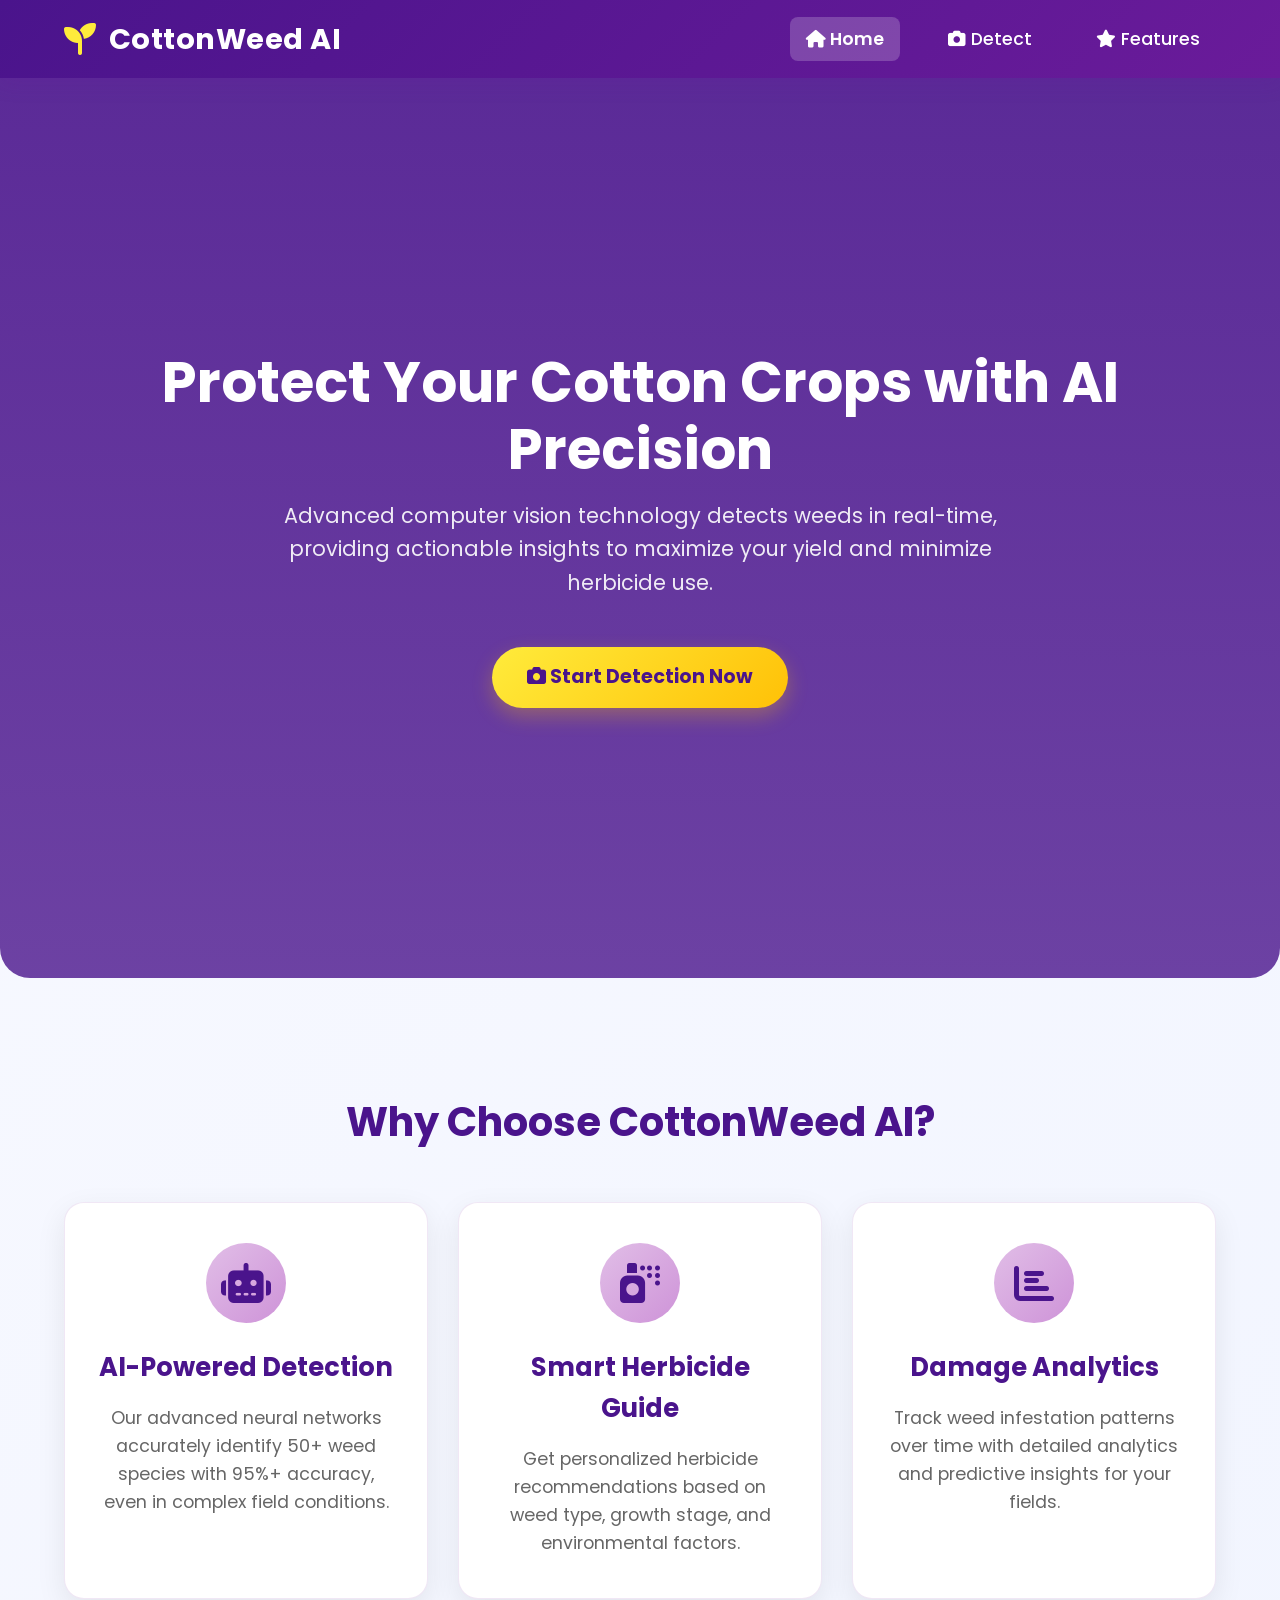
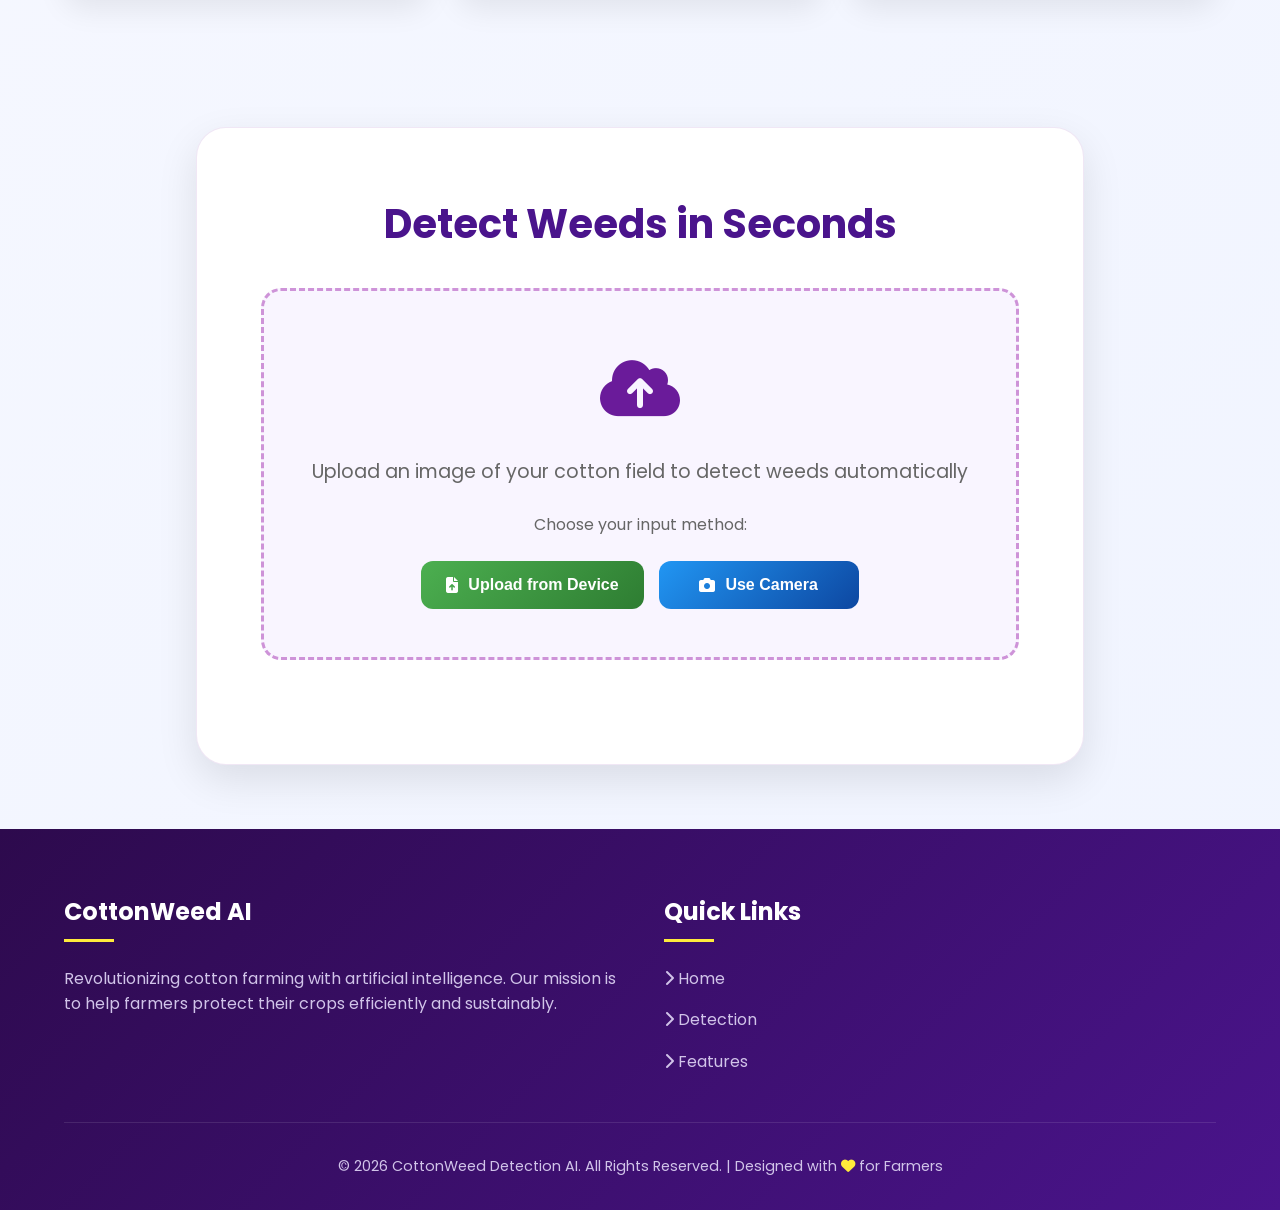
==== templates/index.html @ c21ef2a4 "Update index.html" ====
<!DOCTYPE html>
<html lang="en">
<head>
    <meta charset="UTF-8">
    <meta name="viewport" content="width=device-width, initial-scale=1.0">
    <title>Cotton Weed Detection AI</title>
    <link href="https://fonts.googleapis.com/css2?family=Poppins:wght@300;400;500;600;700&family=Roboto:wght@300;400;500&display=swap" rel="stylesheet">
    <link rel="stylesheet" href="https://cdnjs.cloudflare.com/ajax/libs/font-awesome/6.4.0/css/all.min.css">
    <style>
        /* RESET & BASE */
        * {
            margin: 0;
            padding: 0;
            box-sizing: border-box;
        }
        body {
            font-family: 'Poppins', sans-serif;
            background: linear-gradient(135deg, #f8f9ff 0%, #f0f4ff 100%);
            color: #333;
            line-height: 1.6;
            min-height: 100vh;
            display: flex;
            flex-direction: column;
        }

        /* NAVBAR */
        .navbar {
            background: linear-gradient(135deg, #4a148c 0%, #6a1b9a 100%);
            color: #fff;
            padding: 1rem 5%;
            display: flex;
            justify-content: space-between;
            align-items: center;
            box-shadow: 0 4px 20px rgba(106, 27, 154, 0.2);
            position: sticky;
            top: 0;
            z-index: 1000;
        }
        .logo {
            display: flex;
            align-items: center;
            gap: 12px;
            font-size: 1.8rem;
            font-weight: 700;
            letter-spacing: 0.5px;
        }
        .logo i {
            color: #ffeb3b;
            font-size: 2rem;
        }
        .nav-links {
            display: flex;
            gap: 2rem;
            align-items: center;
        }
        .nav-links a {
            color: #fff;
            text-decoration: none;
            font-weight: 500;
            font-size: 1.1rem;
            transition: all 0.3s ease;
            padding: 8px 16px;
            border-radius: 8px;
        }
        .nav-links a:hover {
            background: rgba(255, 255, 255, 0.15);
            transform: translateY(-2px);
        }
        .nav-links a.active {
            background: rgba(255, 255, 255, 0.2);
            font-weight: 600;
        }

        /* Mobile Menu Toggle */
        .menu-toggle {
            display: none;
            background: none;
            border: none;
            color: white;
            font-size: 1.8rem;
            cursor: pointer;
        }

        /* HERO SECTION */
        .hero {
            text-align: center;
            background: linear-gradient(rgba(74, 20, 140, 0.9), rgba(74, 20, 140, 0.8)), 
                        url('https://images.unsplash.com/photo-1500382017468-9049fed747ef?ixlib=rb-4.0.3&auto=format&fit=crop&w=1200&q=80');
            background-size: cover;
            background-position: center;
            color: white;
            padding:0rem  2rem ;
            border-radius: 0 0 30px 30px;
            height: 100vh;
            display: flex;
            flex-direction: column;
            justify-content: center;
            align-items: center;
            margin-bottom: 3rem;
        }
        .hero h1 {
            font-size: 3.5rem;
            margin-bottom: 1rem;
            font-weight: 700;
            line-height: 1.2;
        }
        .hero p {
            font-size: 1.3rem;
            max-width: 800px;
            margin: 0 auto 2rem;
            opacity: 0.9;
        }
        .cta-button {
            display: inline-block;
            background: linear-gradient(135deg, #ffeb3b 0%, #ffc107 100%);
            color: #4a148c;
            padding: 15px 35px;
            border-radius: 50px;
            text-decoration: none;
            font-weight: 700;
            font-size: 1.2rem;
            margin-top: 1rem;
            transition: all 0.3s ease;
            box-shadow: 0 8px 20px rgba(255, 193, 7, 0.3);
        }
        .cta-button:hover {
            transform: translateY(-5px);
            box-shadow: 0 12px 25px rgba(255, 193, 7, 0.4);
        }

        /* FEATURES SECTION */
        .features-section {
            padding: 4rem 5%;
            max-width: 1400px;
            margin: 0 auto;
        }
        .section-title {
            text-align: center;
            font-size: 2.5rem;
            color: #4a148c;
            margin-bottom: 3rem;
            font-weight: 700;
        }
        .features {
            display: grid;
            grid-template-columns: repeat(auto-fit, minmax(320px, 1fr));
            gap: 30px;
            margin-bottom: 4rem;
        }
        .feature-card {
            background: white;
            border-radius: 20px;
            padding: 2.5rem 2rem;
            box-shadow: 0 10px 30px rgba(0, 0, 0, 0.08);
            text-align: center;
            transition: all 0.3s ease;
            border: 1px solid rgba(106, 27, 154, 0.1);
        }
        .feature-card:hover {
            transform: translateY(-15px);
            box-shadow: 0 20px 40px rgba(106, 27, 154, 0.15);
        }
        .feature-icon {
            width: 80px;
            height: 80px;
            background: linear-gradient(135deg, #e1bee7 0%, #ce93d8 100%);
            border-radius: 50%;
            display: flex;
            align-items: center;
            justify-content: center;
            margin: 0 auto 1.5rem;
            font-size: 2.5rem;
            color: #4a148c;
        }
        .feature-card h3 {
            color: #4a148c;
            margin-bottom: 1rem;
            font-size: 1.6rem;
        }
        .feature-card p {
            color: #666;
            font-size: 1.1rem;
        }

        /* DETECTION SECTION */
        .detection-section {
            background: white;
            border-radius: 30px;
            padding: 4rem;
            margin: 0 auto 4rem;
            max-width: 1200px;
            box-shadow: 0 15px 40px rgba(0, 0, 0, 0.1);
            border: 1px solid rgba(106, 27, 154, 0.1);
        }
        .detection-section h2 {
            text-align: center;
            font-size: 2.5rem;
            color: #4a148c;
            margin-bottom: 2rem;
        }
        .upload-area {
            border: 3px dashed #ce93d8;
            border-radius: 20px;
            padding: 3rem;
            text-align: center;
            margin-bottom: 2rem;
            background: #f9f5ff;
            transition: all 0.3s ease;
        }
        .upload-area:hover {
            border-color: #6a1b9a;
            background: #f3e5f5;
        }
        .upload-icon {
            font-size: 4rem;
            color: #6a1b9a;
            margin-bottom: 1rem;
        }
        .upload-area p {
            font-size: 1.2rem;
            margin-bottom: 1.5rem;
            color: #666;
        }
        #uploadForm {
            display: flex;
            flex-wrap: wrap;
            justify-content: center;
            gap: 15px;
            margin-top: 1.5rem;
        }
        #uploadForm input[type="file"] {
            padding: 15px;
            border-radius: 12px;
            border: 2px solid #ce93d8;
            background: white;
            font-size: 1rem;
            flex-grow: 1;
            max-width: 400px;
        }
        
        /* Upload Options */
        .upload-options {
            display: flex;
            flex-wrap: wrap;
            gap: 15px;
            justify-content: center;
            margin-top: 1.5rem;
            width: 100%;
        }
        .upload-btn {
            background: linear-gradient(135deg, #6a1b9a 0%, #4a148c 100%);
            color: white;
            border: none;
            padding: 15px 25px;
            border-radius: 12px;
            font-size: 1rem;
            font-weight: 600;
            cursor: pointer;
            transition: all 0.3s ease;
            display: flex;
            align-items: center;
            gap: 10px;
            min-width: 200px;
            justify-content: center;
        }
        .upload-btn:hover {
            transform: translateY(-3px);
            box-shadow: 0 10px 20px rgba(106, 27, 154, 0.3);
        }
        .upload-btn.file-btn {
            background: linear-gradient(135deg, #4CAF50 0%, #2E7D32 100%);
        }
        .upload-btn.camera-btn {
            background: linear-gradient(135deg, #2196F3 0%, #0D47A1 100%);
        }
        
        /* Camera Modal */
        .camera-modal {
            display: none;
            position: fixed;
            top: 0;
            left: 0;
            width: 100%;
            height: 100%;
            background: rgba(0, 0, 0, 0.9);
            z-index: 2000;
            align-items: center;
            justify-content: center;
        }
        .camera-container {
            background: white;
            border-radius: 20px;
            padding: 2rem;
            max-width: 90%;
            width: 800px;
            position: relative;
        }
        .camera-container h3 {
            color: #4a148c;
            margin-bottom: 1.5rem;
            text-align: center;
            font-size: 1.8rem;
        }
        #cameraVideo {
            width: 100%;
            height: auto;
            border-radius: 10px;
            background: #000;
            margin-bottom: 1rem;
        }
        .camera-controls {
            display: flex;
            gap: 15px;
            justify-content: center;
            flex-wrap: wrap;
        }
        .camera-controls button {
            padding: 12px 25px;
            border: none;
            border-radius: 8px;
            font-weight: 600;
            cursor: pointer;
            display: flex;
            align-items: center;
            gap: 8px;
            transition: all 0.3s ease;
        }
        #captureBtn {
            background: linear-gradient(135deg, #4CAF50 0%, #2E7D32 100%);
            color: white;
        }
        #closeCameraBtn {
            background: linear-gradient(135deg, #f44336 0%, #c62828 100%);
            color: white;
        }
        #captureBtn:hover, #closeCameraBtn:hover {
            transform: translateY(-3px);
            opacity: 0.9;
        }
        #captureCanvas {
            display: none;
        }
        
        /* Camera Preview */
        .camera-preview {
            display: none;
            text-align: center;
            margin-top: 1rem;
        }
        #capturedImage {
            max-width: 100%;
            border-radius: 10px;
            margin: 1rem 0;
            border: 3px solid #ce93d8;
        }
        .preview-controls {
            display: flex;
            gap: 15px;
            justify-content: center;
            margin-top: 1rem;
        }

        /* RESULTS */
        #fullImage {
            display: block;
            max-width: 100%;
            margin: 30px auto;
            border-radius: 20px;
            box-shadow: 0 15px 35px rgba(0, 0, 0, 0.1);
            border: 5px solid white;
        }
        .crops-container {
            display: grid;
            grid-template-columns: repeat(auto-fill, minmax(280px, 1fr));
            gap: 25px;
            margin-top: 40px;
        }
        .crop-card {
            background: white;
            border-radius: 20px;
            overflow: hidden;
            box-shadow: 0 10px 25px rgba(0, 0, 0, 0.08);
            transition: all 0.3s ease;
            border: 1px solid rgba(106, 27, 154, 0.1);
        }
        .crop-card:hover {
            transform: translateY(-10px);
            box-shadow: 0 20px 40px rgba(106, 27, 154, 0.15);
        }
        .crop-img {
            width: 100%;
            height: 200px;
            object-fit: cover;
            border-bottom: 3px solid #e1bee7;
        }
        .crop-content {
            padding: 1.5rem;
        }
        .crop-content h4 {
            color: #4a148c;
            margin-bottom: 10px;
            font-size: 1.3rem;
            display: flex;
            justify-content: space-between;
            align-items: center;
        }
        .confidence {
            background: #e1bee7;
            color: #4a148c;
            padding: 5px 12px;
            border-radius: 20px;
            font-size: 0.9rem;
            font-weight: 600;
        }
        .crop-details p {
            margin: 8px 0;
            display: flex;
            align-items: flex-start;
            gap: 8px;
        }
        .crop-details i {
            color: #6a1b9a;
            margin-top: 3px;
        }

        /* FOOTER */
        footer {
            background: linear-gradient(135deg, #2d0a4d 0%, #4a148c 100%);
            color: white;
            padding: 4rem 5% 2rem;
            margin-top: auto;
        }
        .footer-content {
            display: grid;
            grid-template-columns: repeat(auto-fit, minmax(250px, 1fr));
            gap: 3rem;
            max-width: 1200px;
            margin: 0 auto;
        }
        .footer-column h3 {
            font-size: 1.5rem;
            margin-bottom: 1.5rem;
            position: relative;
            padding-bottom: 10px;
        }
        .footer-column h3::after {
            content: '';
            position: absolute;
            left: 0;
            bottom: 0;
            width: 50px;
            height: 3px;
            background: #ffeb3b;
        }
        .footer-column p, .footer-column a {
            color: #d1c4e9;
            margin-bottom: 1rem;
            display: block;
            text-decoration: none;
            transition: all 0.3s ease;
        }
        .footer-column a:hover {
            color: #ffeb3b;
            padding-left: 5px;
        }
        .social-icons {
            display: flex;
            gap: 1rem;
            margin-top: 1.5rem;
        }
        .social-icons a {
            width: 40px;
            height: 40px;
            background: rgba(255, 255, 255, 0.1);
            border-radius: 50%;
            display: flex;
            align-items: center;
            justify-content: center;
            transition: all 0.3s ease;
        }
        .social-icons a:hover {
            background: #ffeb3b;
            color: #4a148c;
            transform: translateY(-5px);
        }
        .copyright {
            text-align: center;
            padding-top: 2rem;
            margin-top: 2rem;
            border-top: 1px solid rgba(255, 255, 255, 0.1);
            color: #d1c4e9;
            font-size: 0.9rem;
        }

        /* LOADING */
        .loading {
            display: none;
            text-align: center;
            padding: 2rem;
        }
        .spinner {
            width: 50px;
            height: 50px;
            border: 5px solid #e1bee7;
            border-top: 5px solid #6a1b9a;
            border-radius: 50%;
            animation: spin 1s linear infinite;
            margin: 0 auto 1rem;
        }
        @keyframes spin {
            0% { transform: rotate(0deg); }
            100% { transform: rotate(360deg); }
        }
/* Add this to the camera modal section or anywhere in the style section */
.camera-hidden {
    display: none !important;
}
        /* RESPONSIVE DESIGN */
        @media(max-width: 1024px) {
            .detection-section {
                padding: 3rem;
                margin: 0 2rem 4rem;
            }
            .hero h1 {
                font-size: 3rem;
            }
        }

        @media(max-width: 768px) {
            .navbar {
                flex-direction: row;
                padding: 1rem;
            }
            
            .menu-toggle {
                display: block;
            }
            
            .nav-links {
                display: none;
                position: absolute;
                top: 100%;
                left: 0;
                width: 100%;
                background: linear-gradient(135deg, #4a148c 0%, #6a1b9a 100%);
                flex-direction: column;
                padding: 1rem;
                box-shadow: 0 10px 20px rgba(0, 0, 0, 0.2);
            }
            
            .nav-links.active {
                display: flex;
            }
            
            .nav-links a {
                width: 100%;
                text-align: center;
                padding: 12px;
            }
            
            .hero {
                padding: 3rem 5%;
            }
            
            .hero h1 {
                font-size: 2.2rem;
            }
            
            .hero p {
                font-size: 1.1rem;
            }
            
            .detection-section {
                padding: 2rem;
                margin: 0 1rem 3rem;
                border-radius: 20px;
            }
            
            .detection-section h2 {
                font-size: 2rem;
            }
            
            .upload-area {
                padding: 2rem 1rem;
            }
            
            .upload-options {
                flex-direction: column;
                align-items: center;
            }
            
            .upload-btn {
                width: 100%;
                max-width: 300px;
            }
            
            .features, .crops-container {
                grid-template-columns: 1fr;
                gap: 20px;
            }
            
            .feature-card {
                padding: 2rem 1.5rem;
            }
            
            .camera-container {
                padding: 1.5rem;
                margin: 1rem;
            }
            
            .camera-controls {
                flex-direction: column;
                align-items: center;
            }
            
            .camera-controls button {
                width: 100%;
                max-width: 300px;
            }
            
            .footer-content {
                grid-template-columns: 1fr;
                gap: 2rem;
                text-align: center;
            }
            
            .footer-column h3::after {
                left: 50%;
                transform: translateX(-50%);
            }
        }

        @media(max-width: 480px) {
            .logo {
                font-size: 1.5rem;
            }
            
            .logo i {
                font-size: 1.8rem;
            }
            
            .hero h1 {
                font-size: 1.8rem;
            }
            
            .hero p {
                font-size: 1rem;
            }
            
            .section-title {
                font-size: 2rem;
            }
            
            .cta-button {
                padding: 12px 25px;
                font-size: 1.1rem;
            }
            
            .feature-icon {
                width: 70px;
                height: 70px;
                font-size: 2rem;
            }
            
            .feature-card h3 {
                font-size: 1.4rem;
            }
            
            .crop-content h4 {
                flex-direction: column;
                align-items: flex-start;
                gap: 10px;
            }
            
            .confidence {
                align-self: flex-start;
            }
        }

        /* Small phones */
        @media(max-width: 360px) {
            .hero h1 {
                font-size: 1.6rem;
            }
            
            .upload-btn {
                padding: 12px 20px;
                font-size: 0.9rem;
            }
            
            .crop-content {
                padding: 1rem;
            }
        }
    </style>
</head>
<body>
    <!-- NAVBAR -->
    <nav class="navbar">
        <div class="logo">
            <i class="fas fa-seedling"></i>
            <span>CottonWeed AI</span>
        </div>
        <button class="menu-toggle" id="menuToggle">
            <i class="fas fa-bars"></i>
        </button>
        <div class="nav-links" id="navLinks">
            <a href="#" class="active"><i class="fas fa-home"></i> Home</a>
            <a href="#detect"><i class="fas fa-camera"></i> Detect</a>
            <a href="#features"><i class="fas fa-star"></i> Features</a>
        </div>
    </nav>

    <!-- HERO SECTION -->
    <section class="hero">
        <h1>Protect Your Cotton Crops with AI Precision</h1>
        <p>Advanced computer vision technology detects weeds in real-time, providing actionable insights to maximize your yield and minimize herbicide use.</p>
        <a href="#detect" class="cta-button">
            <i class="fas fa-camera"></i> Start Detection Now
        </a>
    </section>

    <!-- FEATURES SECTION -->
    <section id="features" class="features-section">
        <h2 class="section-title">Why Choose CottonWeed AI?</h2>
        <div class="features">
            <div class="feature-card">
                <div class="feature-icon">
                    <i class="fas fa-robot"></i>
                </div>
                <h3>AI-Powered Detection</h3>
                <p>Our advanced neural networks accurately identify 50+ weed species with 95%+ accuracy, even in complex field conditions.</p>
            </div>
            <div class="feature-card">
                <div class="feature-icon">
                    <i class="fas fa-spray-can"></i>
                </div>
                <h3>Smart Herbicide Guide</h3>
                <p>Get personalized herbicide recommendations based on weed type, growth stage, and environmental factors.</p>
            </div>
            <div class="feature-card">
                <div class="feature-icon">
                    <i class="fas fa-chart-bar"></i>
                </div>
                <h3>Damage Analytics</h3>
                <p>Track weed infestation patterns over time with detailed analytics and predictive insights for your fields.</p>
            </div>
        </div>
    </section>

    <!-- DETECTION SECTION -->
    <section id="detect" class="detection-section">
        <h2>Detect Weeds in Seconds</h2>
        <div class="upload-area">
            <div class="upload-icon">
                <i class="fas fa-cloud-upload-alt"></i>
            </div>
            <p>Upload an image of your cotton field to detect weeds automatically</p>
            <p style="font-size: 1rem; color: #666; margin-bottom: 1rem;">Choose your input method:</p>
            
            <div class="upload-options">
                <button class="upload-btn file-btn" id="fileUploadBtn">
                    <i class="fas fa-file-upload"></i> Upload from Device
                </button>
                <button class="upload-btn camera-btn" id="cameraBtn">
                    <i class="fas fa-camera"></i> Use Camera
                </button>
            </div>
            
            <form id="uploadForm" style="display: none;">
                <input type="file" id="imageFile" name="file" accept="image/*" required>
                <button type="submit" class="upload-btn">
                    <i class="fas fa-search"></i> Analyze Image
                </button>
            </form>
        </div>
        
        <!-- Loading -->
        <div class="loading" id="loading">
            <div class="spinner"></div>
            <p>Analyzing your image with AI...</p>
        </div>
        
        <!-- Full Image -->
        <img id="fullImage" src="" alt="Annotated Image" style="display:none;">
        
        <!-- Results -->
        <div id="result" class="crops-container"></div>
    </section>

    <!-- CAMERA MODAL -->
    <div class="camera-modal" id="cameraModal">
        <div class="camera-container">
            <h3><i class="fas fa-camera"></i> Take a Photo</h3>
            <video id="cameraVideo" autoplay playsinline></video>
            <canvas id="captureCanvas" style="display: none;"></canvas>
            
            <div class="camera-preview" id="cameraPreview">
                <p>Preview your photo:</p>
                <img id="capturedImage" alt="Captured Image">
                <div class="preview-controls">
                    <button class="upload-btn" id="usePhotoBtn">
                        <i class="fas fa-check"></i> Use This Photo
                    </button>
                    <button class="upload-btn" id="retakeBtn" style="background: linear-gradient(135deg, #FF9800 0%, #F57C00 100%);">
                        <i class="fas fa-redo"></i> Retake
                    </button>
                </div>
            </div>
            
            <div class="camera-controls">
                <button id="captureBtn">
                    <i class="fas fa-camera"></i> Capture Photo
                </button>
                <button id="closeCameraBtn">
                    <i class="fas fa-times"></i> Close Camera
                </button>
            </div>
        </div>
    </div>

    <!-- FOOTER -->
    <footer>
        <div class="footer-content">
            <div class="footer-column">
                <h3>CottonWeed AI</h3>
                <p>Revolutionizing cotton farming with artificial intelligence. Our mission is to help farmers protect their crops efficiently and sustainably.</p>
               
            </div>
           
            <div class="footer-column">
                <h3>Quick Links</h3>
                <a href="#"><i class="fas fa-chevron-right"></i> Home</a>
                <a href="#detect"><i class="fas fa-chevron-right"></i> Detection</a>
                <a href="#features"><i class="fas fa-chevron-right"></i> Features</a>
            </div>
            
           
        </div>
        <div class="copyright">
            &copy; 2026 CottonWeed Detection AI. All Rights Reserved. | Designed with <i class="fas fa-heart" style="color:#ffeb3b;"></i> for Farmers
        </div>
    </footer>

    <script>
        // DOM Elements
        const form = document.getElementById('uploadForm');
        const fileUploadBtn = document.getElementById('fileUploadBtn');
        const cameraBtn = document.getElementById('cameraBtn');
        const cameraModal = document.getElementById('cameraModal');
        const cameraVideo = document.getElementById('cameraVideo');
        const captureCanvas = document.getElementById('captureCanvas');
        const capturedImage = document.getElementById('capturedImage');
        const captureBtn = document.getElementById('captureBtn');
        const closeCameraBtn = document.getElementById('closeCameraBtn');
        const usePhotoBtn = document.getElementById('usePhotoBtn');
        const retakeBtn = document.getElementById('retakeBtn');
        const cameraPreview = document.getElementById('cameraPreview');
        const resultDiv = document.getElementById('result');
        const fullImage = document.getElementById('fullImage');
        const loading = document.getElementById('loading');
        const menuToggle = document.getElementById('menuToggle');
        const navLinks = document.getElementById('navLinks');

        // Variables for camera stream management
        let stream = null;

        // Mobile menu toggle
        menuToggle.addEventListener('click', () => {
            navLinks.classList.toggle('active');
            menuToggle.innerHTML = navLinks.classList.contains('active') 
                ? '<i class="fas fa-times"></i>' 
                : '<i class="fas fa-bars"></i>';
        });

        // Close mobile menu when clicking outside
        document.addEventListener('click', (e) => {
            if (!e.target.closest('.navbar') && navLinks.classList.contains('active')) {
                navLinks.classList.remove('active');
                menuToggle.innerHTML = '<i class="fas fa-bars"></i>';
            }
        });

        // File upload button
        fileUploadBtn.addEventListener('click', () => {
            document.getElementById('imageFile').click();
        });

        // Show form when file is selected
        document.getElementById('imageFile').addEventListener('change', function() {
            if (this.files.length > 0) {
                form.style.display = 'flex';
                fileUploadBtn.style.display = 'none';
                cameraBtn.style.display = 'none';
            }
        });

        // Camera functionality
        cameraBtn.addEventListener('click', async () => {
            
                 cameraVideo.classList.remove('camera-hidden');
            try {
                // Request camera access
                stream = await navigator.mediaDevices.getUserMedia({ 
                    video: { 
                        facingMode: 'environment',
                        width: { ideal: 1280 },
                        height: { ideal: 720 }
                    } 
                });
                
                cameraVideo.srcObject = stream;
                cameraModal.style.display = 'flex';
                cameraPreview.style.display = 'none';
                captureBtn.style.display = 'flex';
                
                // Reset body scroll
                document.body.style.overflow = 'hidden';
            } catch (err) {
                alert('Unable to access camera: ' + err.message);
                console.error('Camera error:', err);
            }
        });

        // Capture photo - TURN OFF CAMERA WHEN PREVIEW SHOWS
        captureBtn.addEventListener('click', () => {
            const context = captureCanvas.getContext('2d');
            
            // Set canvas dimensions to match video
            captureCanvas.width = cameraVideo.videoWidth;
            captureCanvas.height = cameraVideo.videoHeight;
            
            // Draw video frame to canvas
            context.drawImage(cameraVideo, 0, 0, captureCanvas.width, captureCanvas.height);
            
            // Convert canvas to data URL for preview
            capturedImage.src = captureCanvas.toDataURL('image/jpeg', 0.9);
            
            // Show preview and hide capture button
            cameraPreview.style.display = 'block';
            captureBtn.style.display = 'none';
            
            // CRITICAL FIX: Stop camera stream when preview is showing
            if (stream) {
                stream.getTracks().forEach(track => track.stop());
                cameraVideo.classList.add('camera-hidden');
                stream = null;
                cameraVideo.srcObject = null;
            }
        });

        // Use captured photo
        usePhotoBtn.addEventListener('click', () => {
            // Convert canvas to blob for upload
            captureCanvas.toBlob(async (blob) => {
                // Create a file from blob
                const file = new File([blob], 'camera_capture.jpg', { type: 'image/jpeg' });
                
                // Close camera
                closeCamera();
                
                // Show loading and process image
                loading.style.display = 'block';
                resultDiv.innerHTML = '';
                fullImage.style.display = 'none';

                // Simulate API call (replace with your actual endpoint)
                setTimeout(async () => {
                    try {
                        const formData = new FormData();
                        formData.append('file', file);

                        // Replace with your actual endpoint
                        const response = await fetch('/detect_crop', {
                            method: 'POST',
                            body: formData
                        });
                        
                        if (!response.ok) throw new Error('Detection failed');
                        
                        const data = await response.json();

                        // Hide loading
                        loading.style.display = 'none';

                        // Full annotated image
                        if (data.image) {
                            fullImage.src = `data:image/jpeg;base64,${data.image}`;
                            fullImage.style.display = 'block';
                        }

                        // Cropped weeds with details
                        if (!data.crops || data.crops.length === 0) {
                            resultDiv.innerHTML = `
                                <div style="grid-column:1/-1; text-align:center; padding:3rem;">
                                    <i class="fas fa-check-circle" style="font-size:4rem; color:#4CAF50;"></i>
                                    <h3 style="color:#4a148c; margin:1rem 0;">No Weeds Detected!</h3>
                                    <p>Your cotton field looks healthy and weed-free. Great job!</p>
                                </div>
                            `;
                            
                            // Reset upload options
                            form.style.display = 'none';
                            fileUploadBtn.style.display = 'flex';
                            cameraBtn.style.display = 'flex';
                            document.getElementById('imageFile').value = '';
                            
                            return;
                        }

                        data.crops.forEach(crop => {
                            const div = document.createElement('div');
                            div.className = 'crop-card';
                            div.innerHTML = `
                                <img class="crop-img" src="data:image/jpeg;base64,${crop.image}" alt="${crop.weed_name}" />
                                <div class="crop-content">
                                    <h4>${crop.weed_name}
                                        <span class="confidence">${(crop.confidence*100).toFixed(1)}%</span>
                                    </h4>
                                    <div class="crop-details">
                                        <p><i class="fas fa-skull-crossbones"></i> <b>Damage:</b> ${crop.damage || 'Moderate to severe'}</p>
                                        <p><i class="fas fa-flask"></i> <b>Treatment:</b> ${crop.herbicide || 'Glyphosate-based herbicide'}</p>
                                        <p><i class="fas fa-info-circle"></i> <b>Details:</b> ${crop.details || 'Common weed affecting cotton yield'}</p>
                                    </div>
                                </div>
                            `;
                            resultDiv.appendChild(div);
                        });
                        
                        // Reset upload options
                        form.style.display = 'none';
                        fileUploadBtn.style.display = 'flex';
                        cameraBtn.style.display = 'flex';
                        document.getElementById('imageFile').value = '';
                        
                    } catch (error) {
                        loading.style.display = 'none';
                        resultDiv.innerHTML = `
                            <div style="grid-column:1/-1; text-align:center; padding:3rem; color:#d32f2f;">
                                <i class="fas fa-exclamation-triangle" style="font-size:4rem;"></i>
                                <h3>Detection Failed</h3>
                                <p>${error.message}. Please try again with a clearer image.</p>
                            </div>
                        `;
                        
                        // Reset upload options even on error
                        form.style.display = 'none';
                        fileUploadBtn.style.display = 'flex';
                        cameraBtn.style.display = 'flex';
                        document.getElementById('imageFile').value = '';
                    }
                }, 1500); // Simulated delay
                
            }, 'image/jpeg', 0.9);
        });

        // Retake photo - RE-ENABLE CAMERA
        retakeBtn.addEventListener('click', async () => {
            cameraPreview.style.display = 'none';
              cameraVideo.classList.remove('camera-hidden');
            try {
                // Re-request camera access
                stream = await navigator.mediaDevices.getUserMedia({ 
                    video: { 
                        facingMode: 'environment',
                        width: { ideal: 1280 },
                        height: { ideal: 720 }
                    } 
                });
                
                cameraVideo.srcObject = stream;
                captureBtn.style.display = 'flex';
            } catch (err) {
                alert('Unable to re-access camera: ' + err.message);
                closeCamera();
            }
        });

        // Close camera
        closeCameraBtn.addEventListener('click', closeCamera);

        function closeCamera() {
            // Stop camera stream if it exists
            if (stream) {
                stream.getTracks().forEach(track => track.stop());
                stream = null;
            }
            cameraModal.style.display = 'none';
            cameraVideo.srcObject = null;
             cameraVideo.classList.remove('camera-hidden');
            document.body.style.overflow = 'auto';
        }

        // Form submission (original functionality preserved)
        form.addEventListener('submit', async (e) => {
            e.preventDefault();
              const input = document.getElementById('imageFile');

  input.addEventListener('change', () => {
    const file = input.files[0];
    const MAX_SIZE = 10 * 1024 * 1024; // 10MB

    if (file && file.size > MAX_SIZE) {
      alert('Image must be under 10MB');
      input.value = '';
        return;
    }
  });
            const fileInput = document.getElementById('imageFile');
            if (!fileInput.files.length) {
                alert('Please select an image first!');
                return;
            }

            // Show loading
            loading.style.display = 'block';
            resultDiv.innerHTML = '';
            fullImage.style.display = 'none';

            // Simulate API call (replace with your actual endpoint)
            setTimeout(async () => {
                try {
                    const formData = new FormData();
                    formData.append('file', fileInput.files[0]);

                    // Replace with your actual endpoint
                    const response = await fetch('/detect_crop', {
                        method: 'POST',
                        body: formData
                    });
                    
                    if (!response.ok) throw new Error('Detection failed');
                    
                    const data = await response.json();

                    // Hide loading
                    loading.style.display = 'none';

                    // Full annotated image
                    if (data.image) {
                        fullImage.src = `data:image/jpeg;base64,${data.image}`;
                        fullImage.style.display = 'block';
                    }

                    // Cropped weeds with details
                    if (!data.crops || data.crops.length === 0) {
                        resultDiv.innerHTML = `
                            <div style="grid-column:1/-1; text-align:center; padding:3rem;">
                                <i class="fas fa-check-circle" style="font-size:4rem; color:#4CAF50;"></i>
                                <h3 style="color:#4a148c; margin:1rem 0;">No Weeds Detected!</h3>
                                <p>Your cotton field looks healthy and weed-free. Great job!</p>
                            </div>
                        `;
                        return;
                    }

                    data.crops.forEach(crop => {
                        const div = document.createElement('div');
                        div.className = 'crop-card';
                        div.innerHTML = `
                            <img class="crop-img" src="data:image/jpeg;base64,${crop.image}" alt="${crop.weed_name}" />
                            <div class="crop-content">
                                <h4>${crop.weed_name}
                                    <span class="confidence">${(crop.confidence*100).toFixed(1)}%</span>
                                </h4>
                                <div class="crop-details">
                                    <p><i class="fas fa-skull-crossbones"></i> <b>Damage:</b> ${crop.damage || 'Moderate to severe'}</p>
                                    <p><i class="fas fa-flask"></i> <b>Treatment:</b> ${crop.herbicide || 'Glyphosate-based herbicide'}</p>
                                    <p><i class="fas fa-info-circle"></i> <b>Details:</b> ${crop.details || 'Common weed affecting cotton yield'}</p>
                                </div>
                            </div>
                        `;
                        resultDiv.appendChild(div);
                    });
                    
                    // Reset upload options
                    form.style.display = 'none';
                    fileUploadBtn.style.display = 'flex';
                    cameraBtn.style.display = 'flex';
                    document.getElementById('imageFile').value = '';
                    
                } catch (error) {
                    loading.style.display = 'none';
                    resultDiv.innerHTML = `
                        <div style="grid-column:1/-1; text-align:center; padding:3rem; color:#d32f2f;">
                            <i class="fas fa-exclamation-triangle" style="font-size:4rem;"></i>
                            <h3>Detection Failed</h3>
                            <p>${error.message}. Please try again with a clearer image.</p>
                        </div>
                    `;
                    
                    // Reset upload options even on error
                    form.style.display = 'none';
                    fileUploadBtn.style.display = 'flex';
                    cameraBtn.style.display = 'flex';
                    document.getElementById('imageFile').value = '';
                }
            }, 1500); // Simulated delay
        });

        // Smooth scroll for anchor links
        document.querySelectorAll('a[href^="#"]').forEach(anchor => {
            anchor.addEventListener('click', function (e) {
                e.preventDefault();
                const targetId = this.getAttribute('href');
                if(targetId === '#') return;
                
                const targetElement = document.querySelector(targetId);
                if(targetElement) {
                    window.scrollTo({
                        top: targetElement.offsetTop - 80,
                        behavior: 'smooth'
                    });
                    
                    // Close mobile menu if open
                    if (navLinks.classList.contains('active')) {
                        navLinks.classList.remove('active');
                        menuToggle.innerHTML = '<i class="fas fa-bars"></i>';
                    }
                }
            });
        });

        // Handle orientation change
        window.addEventListener('orientationchange', () => {
            // Close camera on orientation change to prevent issues
            if (cameraModal.style.display === 'flex') {
                closeCamera();
            }
        });
    </script>
</body>

</html>
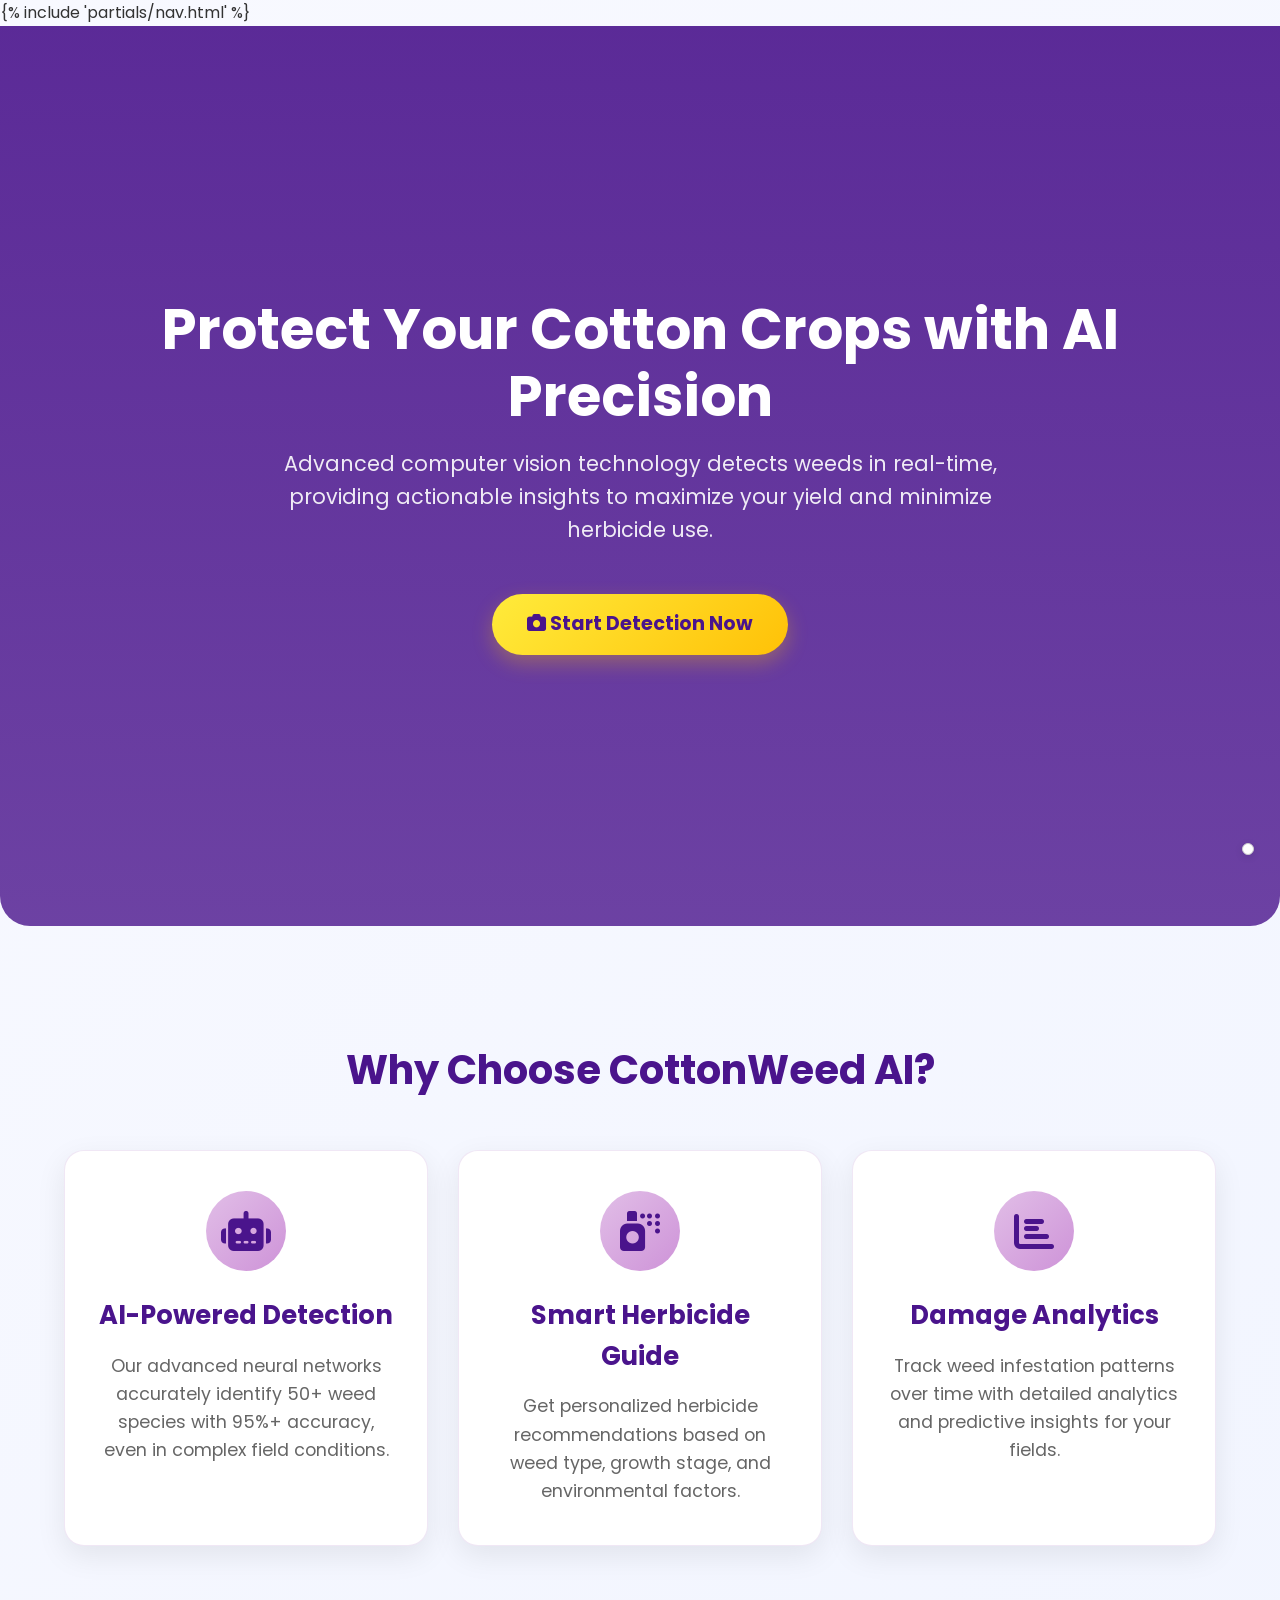
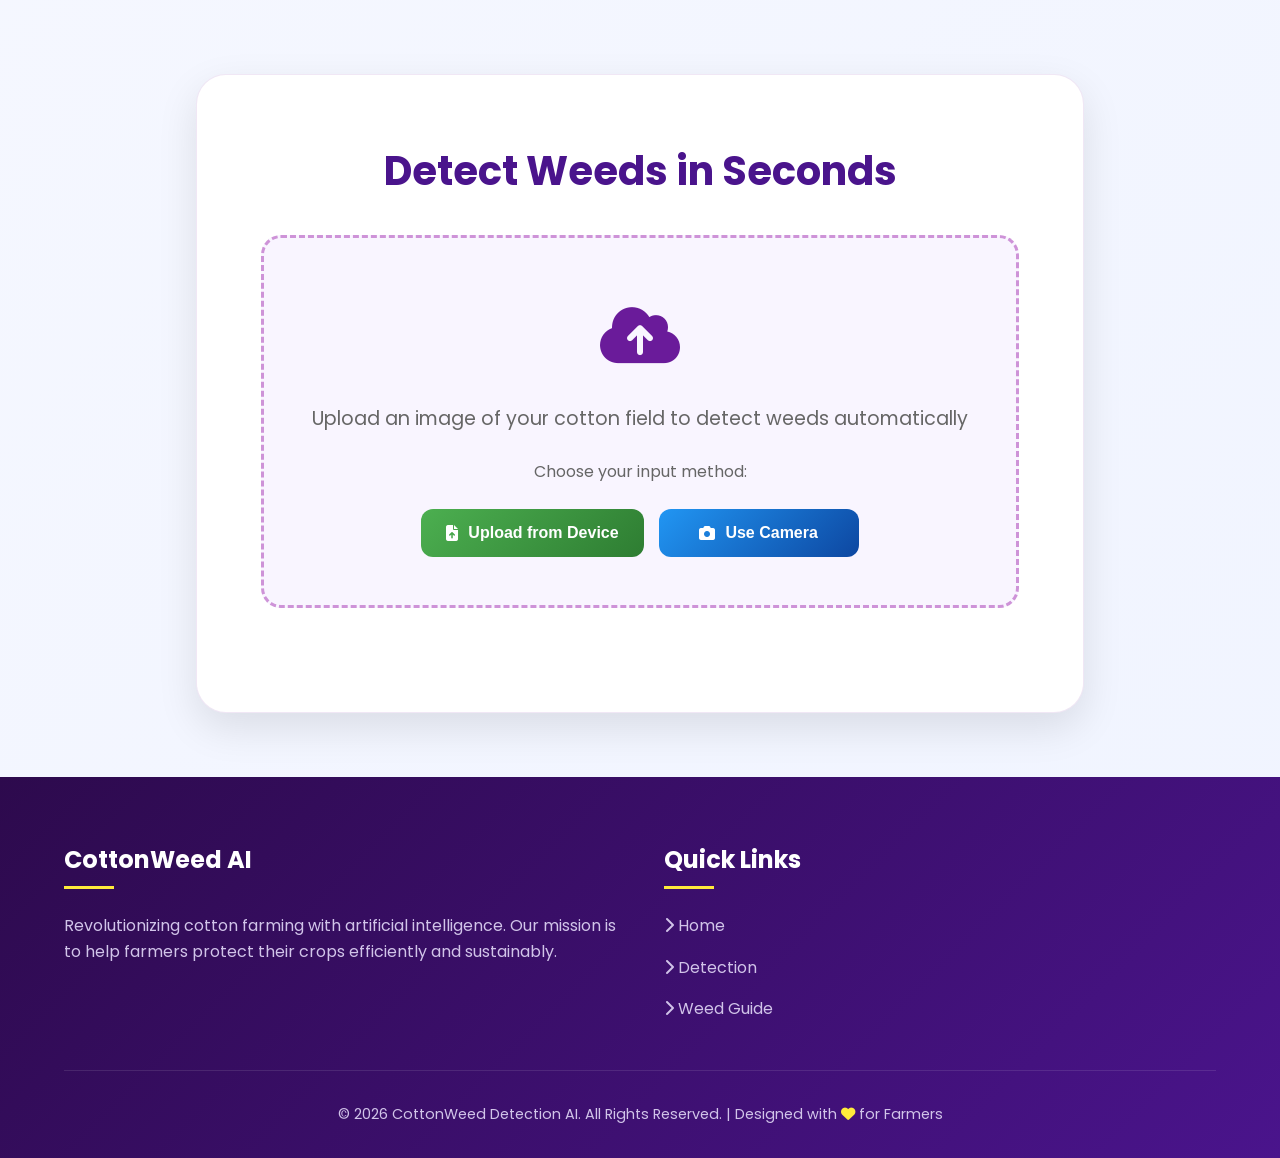
==== commit b4aa53f2: "guide page" ====
--- a/templates/index.html
+++ b/templates/index.html
@@ -1,10 +1,13 @@
 <!DOCTYPE html>
 <html lang="en">
+
 <head>
     <meta charset="UTF-8">
     <meta name="viewport" content="width=device-width, initial-scale=1.0">
     <title>Cotton Weed Detection AI</title>
-    <link href="https://fonts.googleapis.com/css2?family=Poppins:wght@300;400;500;600;700&family=Roboto:wght@300;400;500&display=swap" rel="stylesheet">
+    <link
+        href="https://fonts.googleapis.com/css2?family=Poppins:wght@300;400;500;600;700&family=Roboto:wght@300;400;500&display=swap"
+        rel="stylesheet">
     <link rel="stylesheet" href="https://cdnjs.cloudflare.com/ajax/libs/font-awesome/6.4.0/css/all.min.css">
     <style>
         /* RESET & BASE */
@@ -13,6 +16,7 @@
             padding: 0;
             box-sizing: border-box;
         }
+
         body {
             font-family: 'Poppins', sans-serif;
             background: linear-gradient(135deg, #f8f9ff 0%, #f0f4ff 100%);
@@ -34,8 +38,9 @@
             box-shadow: 0 4px 20px rgba(106, 27, 154, 0.2);
             position: sticky;
             top: 0;
-            z-index: 1000;
-        }
+            z-index: 99999;
+        }
+
         .logo {
             display: flex;
             align-items: center;
@@ -44,15 +49,18 @@
             font-weight: 700;
             letter-spacing: 0.5px;
         }
+
         .logo i {
             color: #ffeb3b;
             font-size: 2rem;
         }
+
         .nav-links {
             display: flex;
             gap: 2rem;
             align-items: center;
         }
+
         .nav-links a {
             color: #fff;
             text-decoration: none;
@@ -62,10 +70,12 @@
             padding: 8px 16px;
             border-radius: 8px;
         }
+
         .nav-links a:hover {
             background: rgba(255, 255, 255, 0.15);
             transform: translateY(-2px);
         }
+
         .nav-links a.active {
             background: rgba(255, 255, 255, 0.2);
             font-weight: 600;
@@ -84,12 +94,12 @@
         /* HERO SECTION */
         .hero {
             text-align: center;
-            background: linear-gradient(rgba(74, 20, 140, 0.9), rgba(74, 20, 140, 0.8)), 
-                        url('https://images.unsplash.com/photo-1500382017468-9049fed747ef?ixlib=rb-4.0.3&auto=format&fit=crop&w=1200&q=80');
+            background: linear-gradient(rgba(74, 20, 140, 0.9), rgba(74, 20, 140, 0.8)),
+                url('https://images.unsplash.com/photo-1500382017468-9049fed747ef?ixlib=rb-4.0.3&auto=format&fit=crop&w=1200&q=80');
             background-size: cover;
             background-position: center;
             color: white;
-            padding:0rem  2rem ;
+            padding: 0rem 2rem;
             border-radius: 0 0 30px 30px;
             height: 100vh;
             display: flex;
@@ -98,18 +108,21 @@
             align-items: center;
             margin-bottom: 3rem;
         }
+
         .hero h1 {
             font-size: 3.5rem;
             margin-bottom: 1rem;
             font-weight: 700;
             line-height: 1.2;
         }
+
         .hero p {
             font-size: 1.3rem;
             max-width: 800px;
             margin: 0 auto 2rem;
             opacity: 0.9;
         }
+
         .cta-button {
             display: inline-block;
             background: linear-gradient(135deg, #ffeb3b 0%, #ffc107 100%);
@@ -123,6 +136,7 @@
             transition: all 0.3s ease;
             box-shadow: 0 8px 20px rgba(255, 193, 7, 0.3);
         }
+
         .cta-button:hover {
             transform: translateY(-5px);
             box-shadow: 0 12px 25px rgba(255, 193, 7, 0.4);
@@ -134,6 +148,7 @@
             max-width: 1400px;
             margin: 0 auto;
         }
+
         .section-title {
             text-align: center;
             font-size: 2.5rem;
@@ -141,12 +156,14 @@
             margin-bottom: 3rem;
             font-weight: 700;
         }
+
         .features {
             display: grid;
             grid-template-columns: repeat(auto-fit, minmax(320px, 1fr));
             gap: 30px;
             margin-bottom: 4rem;
         }
+
         .feature-card {
             background: white;
             border-radius: 20px;
@@ -156,10 +173,12 @@
             transition: all 0.3s ease;
             border: 1px solid rgba(106, 27, 154, 0.1);
         }
+
         .feature-card:hover {
             transform: translateY(-15px);
             box-shadow: 0 20px 40px rgba(106, 27, 154, 0.15);
         }
+
         .feature-icon {
             width: 80px;
             height: 80px;
@@ -172,11 +191,13 @@
             font-size: 2.5rem;
             color: #4a148c;
         }
+
         .feature-card h3 {
             color: #4a148c;
             margin-bottom: 1rem;
             font-size: 1.6rem;
         }
+
         .feature-card p {
             color: #666;
             font-size: 1.1rem;
@@ -192,12 +213,14 @@
             box-shadow: 0 15px 40px rgba(0, 0, 0, 0.1);
             border: 1px solid rgba(106, 27, 154, 0.1);
         }
+
         .detection-section h2 {
             text-align: center;
             font-size: 2.5rem;
             color: #4a148c;
             margin-bottom: 2rem;
         }
+
         .upload-area {
             border: 3px dashed #ce93d8;
             border-radius: 20px;
@@ -207,20 +230,24 @@
             background: #f9f5ff;
             transition: all 0.3s ease;
         }
+
         .upload-area:hover {
             border-color: #6a1b9a;
             background: #f3e5f5;
         }
+
         .upload-icon {
             font-size: 4rem;
             color: #6a1b9a;
             margin-bottom: 1rem;
         }
+
         .upload-area p {
             font-size: 1.2rem;
             margin-bottom: 1.5rem;
             color: #666;
         }
+
         #uploadForm {
             display: flex;
             flex-wrap: wrap;
@@ -228,6 +255,7 @@
             gap: 15px;
             margin-top: 1.5rem;
         }
+
         #uploadForm input[type="file"] {
             padding: 15px;
             border-radius: 12px;
@@ -237,7 +265,7 @@
             flex-grow: 1;
             max-width: 400px;
         }
-        
+
         /* Upload Options */
         .upload-options {
             display: flex;
@@ -247,6 +275,7 @@
             margin-top: 1.5rem;
             width: 100%;
         }
+
         .upload-btn {
             background: linear-gradient(135deg, #6a1b9a 0%, #4a148c 100%);
             color: white;
@@ -263,17 +292,20 @@
             min-width: 200px;
             justify-content: center;
         }
+
         .upload-btn:hover {
             transform: translateY(-3px);
             box-shadow: 0 10px 20px rgba(106, 27, 154, 0.3);
         }
+
         .upload-btn.file-btn {
             background: linear-gradient(135deg, #4CAF50 0%, #2E7D32 100%);
         }
+
         .upload-btn.camera-btn {
             background: linear-gradient(135deg, #2196F3 0%, #0D47A1 100%);
         }
-        
+
         /* Camera Modal */
         .camera-modal {
             display: none;
@@ -287,6 +319,7 @@
             align-items: center;
             justify-content: center;
         }
+
         .camera-container {
             background: white;
             border-radius: 20px;
@@ -295,12 +328,14 @@
             width: 800px;
             position: relative;
         }
+
         .camera-container h3 {
             color: #4a148c;
             margin-bottom: 1.5rem;
             text-align: center;
             font-size: 1.8rem;
         }
+
         #cameraVideo {
             width: 100%;
             height: auto;
@@ -308,12 +343,14 @@
             background: #000;
             margin-bottom: 1rem;
         }
+
         .camera-controls {
             display: flex;
             gap: 15px;
             justify-content: center;
             flex-wrap: wrap;
         }
+
         .camera-controls button {
             padding: 12px 25px;
             border: none;
@@ -325,34 +362,41 @@
             gap: 8px;
             transition: all 0.3s ease;
         }
+
         #captureBtn {
             background: linear-gradient(135deg, #4CAF50 0%, #2E7D32 100%);
             color: white;
         }
+
         #closeCameraBtn {
             background: linear-gradient(135deg, #f44336 0%, #c62828 100%);
             color: white;
         }
-        #captureBtn:hover, #closeCameraBtn:hover {
+
+        #captureBtn:hover,
+        #closeCameraBtn:hover {
             transform: translateY(-3px);
             opacity: 0.9;
         }
+
         #captureCanvas {
             display: none;
         }
-        
+
         /* Camera Preview */
         .camera-preview {
             display: none;
             text-align: center;
             margin-top: 1rem;
         }
+
         #capturedImage {
             max-width: 100%;
             border-radius: 10px;
             margin: 1rem 0;
             border: 3px solid #ce93d8;
         }
+
         .preview-controls {
             display: flex;
             gap: 15px;
@@ -369,12 +413,14 @@
             box-shadow: 0 15px 35px rgba(0, 0, 0, 0.1);
             border: 5px solid white;
         }
+
         .crops-container {
             display: grid;
             grid-template-columns: repeat(auto-fill, minmax(280px, 1fr));
             gap: 25px;
             margin-top: 40px;
         }
+
         .crop-card {
             background: white;
             border-radius: 20px;
@@ -383,19 +429,23 @@
             transition: all 0.3s ease;
             border: 1px solid rgba(106, 27, 154, 0.1);
         }
+
         .crop-card:hover {
             transform: translateY(-10px);
             box-shadow: 0 20px 40px rgba(106, 27, 154, 0.15);
         }
+
         .crop-img {
             width: 100%;
             height: 200px;
             object-fit: cover;
             border-bottom: 3px solid #e1bee7;
         }
+
         .crop-content {
             padding: 1.5rem;
         }
+
         .crop-content h4 {
             color: #4a148c;
             margin-bottom: 10px;
@@ -404,6 +454,7 @@
             justify-content: space-between;
             align-items: center;
         }
+
         .confidence {
             background: #e1bee7;
             color: #4a148c;
@@ -412,12 +463,14 @@
             font-size: 0.9rem;
             font-weight: 600;
         }
+
         .crop-details p {
             margin: 8px 0;
             display: flex;
             align-items: flex-start;
             gap: 8px;
         }
+
         .crop-details i {
             color: #6a1b9a;
             margin-top: 3px;
@@ -430,6 +483,7 @@
             padding: 4rem 5% 2rem;
             margin-top: auto;
         }
+
         .footer-content {
             display: grid;
             grid-template-columns: repeat(auto-fit, minmax(250px, 1fr));
@@ -437,12 +491,14 @@
             max-width: 1200px;
             margin: 0 auto;
         }
+
         .footer-column h3 {
             font-size: 1.5rem;
             margin-bottom: 1.5rem;
             position: relative;
             padding-bottom: 10px;
         }
+
         .footer-column h3::after {
             content: '';
             position: absolute;
@@ -452,22 +508,27 @@
             height: 3px;
             background: #ffeb3b;
         }
-        .footer-column p, .footer-column a {
+
+        .footer-column p,
+        .footer-column a {
             color: #d1c4e9;
             margin-bottom: 1rem;
             display: block;
             text-decoration: none;
             transition: all 0.3s ease;
         }
+
         .footer-column a:hover {
             color: #ffeb3b;
             padding-left: 5px;
         }
+
         .social-icons {
             display: flex;
             gap: 1rem;
             margin-top: 1.5rem;
         }
+
         .social-icons a {
             width: 40px;
             height: 40px;
@@ -478,11 +539,13 @@
             justify-content: center;
             transition: all 0.3s ease;
         }
+
         .social-icons a:hover {
             background: #ffeb3b;
             color: #4a148c;
             transform: translateY(-5px);
         }
+
         .copyright {
             text-align: center;
             padding-top: 2rem;
@@ -498,6 +561,7 @@
             text-align: center;
             padding: 2rem;
         }
+
         .spinner {
             width: 50px;
             height: 50px;
@@ -507,20 +571,29 @@
             animation: spin 1s linear infinite;
             margin: 0 auto 1rem;
         }
+
         @keyframes spin {
-            0% { transform: rotate(0deg); }
-            100% { transform: rotate(360deg); }
-        }
-/* Add this to the camera modal section or anywhere in the style section */
-.camera-hidden {
-    display: none !important;
-}
+            0% {
+                transform: rotate(0deg);
+            }
+
+            100% {
+                transform: rotate(360deg);
+            }
+        }
+
+        /* Add this to the camera modal section or anywhere in the style section */
+        .camera-hidden {
+            display: none !important;
+        }
+
         /* RESPONSIVE DESIGN */
         @media(max-width: 1024px) {
             .detection-section {
                 padding: 3rem;
                 margin: 0 2rem 4rem;
             }
+
             .hero h1 {
                 font-size: 3rem;
             }
@@ -531,11 +604,11 @@
                 flex-direction: row;
                 padding: 1rem;
             }
-            
+
             .menu-toggle {
                 display: block;
             }
-            
+
             .nav-links {
                 display: none;
                 position: absolute;
@@ -547,83 +620,84 @@
                 padding: 1rem;
                 box-shadow: 0 10px 20px rgba(0, 0, 0, 0.2);
             }
-            
+
             .nav-links.active {
                 display: flex;
             }
-            
+
             .nav-links a {
                 width: 100%;
                 text-align: center;
                 padding: 12px;
             }
-            
+
             .hero {
                 padding: 3rem 5%;
             }
-            
+
             .hero h1 {
                 font-size: 2.2rem;
             }
-            
+
             .hero p {
                 font-size: 1.1rem;
             }
-            
+
             .detection-section {
                 padding: 2rem;
                 margin: 0 1rem 3rem;
                 border-radius: 20px;
             }
-            
+
             .detection-section h2 {
                 font-size: 2rem;
             }
-            
+
             .upload-area {
                 padding: 2rem 1rem;
             }
-            
+
             .upload-options {
                 flex-direction: column;
                 align-items: center;
             }
-            
+
             .upload-btn {
                 width: 100%;
                 max-width: 300px;
             }
-            
-            .features, .crops-container {
+
+            .features,
+            .crops-container {
                 grid-template-columns: 1fr;
                 gap: 20px;
             }
-            
+
             .feature-card {
                 padding: 2rem 1.5rem;
             }
-            
+
             .camera-container {
                 padding: 1.5rem;
                 margin: 1rem;
             }
-            
+
             .camera-controls {
                 flex-direction: column;
                 align-items: center;
             }
-            
+
             .camera-controls button {
                 width: 100%;
                 max-width: 300px;
             }
-            
+
             .footer-content {
                 grid-template-columns: 1fr;
                 gap: 2rem;
                 text-align: center;
             }
-            
+
             .footer-column h3::after {
                 left: 50%;
                 transform: translateX(-50%);
@@ -634,44 +708,44 @@
             .logo {
                 font-size: 1.5rem;
             }
-            
+
             .logo i {
                 font-size: 1.8rem;
             }
-            
+
             .hero h1 {
                 font-size: 1.8rem;
             }
-            
+
             .hero p {
                 font-size: 1rem;
             }
-            
+
             .section-title {
                 font-size: 2rem;
             }
-            
+
             .cta-button {
                 padding: 12px 25px;
                 font-size: 1.1rem;
             }
-            
+
             .feature-icon {
                 width: 70px;
                 height: 70px;
                 font-size: 2rem;
             }
-            
+
             .feature-card h3 {
                 font-size: 1.4rem;
             }
-            
+
             .crop-content h4 {
                 flex-direction: column;
                 align-items: flex-start;
                 gap: 10px;
             }
-            
+
             .confidence {
                 align-self: flex-start;
             }
@@ -682,39 +756,158 @@
             .hero h1 {
                 font-size: 1.6rem;
             }
-            
+
             .upload-btn {
                 padding: 12px 20px;
                 font-size: 0.9rem;
             }
-            
+
             .crop-content {
                 padding: 1rem;
             }
         }
+
+        /* Google Translate Styles */
+        #google_translate_element {
+            position: fixed;
+            bottom: 5vh;
+            right: 2%;
+            z-index: 1000;
+            background: white;
+            border-radius: 6px;
+            padding: 5px;
+            border: 1px solid #ccc;
+            box-shadow: 0 2px 8px rgba(0,0,0,0.1);
+        }
+        
+        .goog-te-gadget-simple {
+            background: transparent !important;
+            border: none !important;
+            padding: 0 !important;
+        }
+        
+        .goog-te-menu-value {
+            color: #333 !important;
+            font-family: 'Poppins', sans-serif !important;
+            font-size: 14px !important;
+        }
+
+        /* Hide Google Translate elements */
+        .goog-te-banner-frame.skiptranslate {
+            display: none !important;
+        }
+
+        .goog-te-gadget-icon,
+        .goog-te-menu-value,
+        .goog-te-combo {
+            display: none !important;
+        }
+
+        .goog-te-menu-frame,
+        .goog-te-menu2 {
+            display: none !important;
+            visibility: hidden !important;
+            opacity: 0 !important;
+            top: -9999px !important;
+            left: -9999px !important;
+            pointer-events: none !important;
+        }
+
+        .goog-te-balloon-frame {
+            display: none !important;
+        }
+
+        body {
+            top: 0px !important;
+        }
+
+        .goog-text-highlight {
+            background-color: transparent !important;
+            border: none !important;
+            box-shadow: none !important;
+        }
+
+        /* Responsive adjustments */
+        @media (max-width: 768px) {
+            .title {
+                margin-top: 120px;
+                font-size: 28px;
+            }
+            
+            #google_translate_element {
+                bottom: 10vh;
+                right: 5%;
+            }
+        }
+        
+        @media (max-width: 480px) {
+            .title {
+                font-size: 24px;
+                margin-top: 110px;
+            }
+            
+            #google_translate_element {
+                bottom: 8vh;
+                right: 3%;
+            }
+            
+            .goog-te-menu-value {
+                font-size: 12px !important;
+            }
+        }
     </style>
+    
+    <!-- Google Translate Script -->
+    <script type="text/javascript">
+        function googleTranslateElementInit() {
+            new google.translate.TranslateElement(
+                {
+                    pageLanguage: 'en',
+                    includedLanguages: 'en,hi,te,ta,bn,gu',
+                    layout: google.translate.TranslateElement.InlineLayout.SIMPLE,
+                    autoDisplay: false
+                },
+                'google_translate_element'
+            );
+            
+            // Hide Google Translate elements
+            setTimeout(hideGooglePopup, 1000);
+        }
+        
+        function hideGooglePopup() {
+            const frames = document.getElementsByTagName('iframe');
+            for (let i = 0; i < frames.length; i++) {
+                const f = frames[i];
+                if (f.src.includes('translate.googleapis.com') || 
+                    f.className.includes('goog-te-menu-frame')) {
+                    f.style.display = "none";
+                }
+            }
+            
+            // Also hide menu container if injected inside body
+            const menu = document.querySelector('.goog-te-menu2');
+            if (menu) {
+                menu.style.display = "none";
+                menu.style.opacity = "0";
+                menu.style.visibility = "hidden";
+            }
+        }
+    </script>
+    <script src="//translate.google.com/translate_a/element.js?cb=googleTranslateElementInit"></script>
 </head>
+
 <body>
     <!-- NAVBAR -->
-    <nav class="navbar">
-        <div class="logo">
-            <i class="fas fa-seedling"></i>
-            <span>CottonWeed AI</span>
-        </div>
-        <button class="menu-toggle" id="menuToggle">
-            <i class="fas fa-bars"></i>
-        </button>
-        <div class="nav-links" id="navLinks">
-            <a href="#" class="active"><i class="fas fa-home"></i> Home</a>
-            <a href="#detect"><i class="fas fa-camera"></i> Detect</a>
-            <a href="#features"><i class="fas fa-star"></i> Features</a>
-        </div>
-    </nav>
-
+    {% include 'partials/nav.html' %}
+
+    <!-- Google Translate Widget -->
+    <div id="google_translate_element"></div>
+    
     <!-- HERO SECTION -->
     <section class="hero">
         <h1>Protect Your Cotton Crops with AI Precision</h1>
-        <p>Advanced computer vision technology detects weeds in real-time, providing actionable insights to maximize your yield and minimize herbicide use.</p>
+        <p>Advanced computer vision technology detects weeds in real-time, providing actionable insights to maximize
+            your yield and minimize herbicide use.</p>
         <a href="#detect" class="cta-button">
             <i class="fas fa-camera"></i> Start Detection Now
         </a>
@@ -729,21 +922,24 @@
                     <i class="fas fa-robot"></i>
                 </div>
                 <h3>AI-Powered Detection</h3>
-                <p>Our advanced neural networks accurately identify 50+ weed species with 95%+ accuracy, even in complex field conditions.</p>
+                <p>Our advanced neural networks accurately identify 50+ weed species with 95%+ accuracy, even in complex
+                    field conditions.</p>
             </div>
             <div class="feature-card">
                 <div class="feature-icon">
                     <i class="fas fa-spray-can"></i>
                 </div>
                 <h3>Smart Herbicide Guide</h3>
-                <p>Get personalized herbicide recommendations based on weed type, growth stage, and environmental factors.</p>
+                <p>Get personalized herbicide recommendations based on weed type, growth stage, and environmental
+                    factors.</p>
             </div>
             <div class="feature-card">
                 <div class="feature-icon">
                     <i class="fas fa-chart-bar"></i>
                 </div>
                 <h3>Damage Analytics</h3>
-                <p>Track weed infestation patterns over time with detailed analytics and predictive insights for your fields.</p>
+                <p>Track weed infestation patterns over time with detailed analytics and predictive insights for your
+                    fields.</p>
             </div>
         </div>
     </section>
@@ -757,7 +953,7 @@
             </div>
             <p>Upload an image of your cotton field to detect weeds automatically</p>
             <p style="font-size: 1rem; color: #666; margin-bottom: 1rem;">Choose your input method:</p>
-            
+
             <div class="upload-options">
                 <button class="upload-btn file-btn" id="fileUploadBtn">
                     <i class="fas fa-file-upload"></i> Upload from Device
@@ -766,7 +962,7 @@
                     <i class="fas fa-camera"></i> Use Camera
                 </button>
             </div>
-            
+
             <form id="uploadForm" style="display: none;">
                 <input type="file" id="imageFile" name="file" accept="image/*" required>
                 <button type="submit" class="upload-btn">
@@ -774,16 +970,16 @@
                 </button>
             </form>
         </div>
-        
+
         <!-- Loading -->
         <div class="loading" id="loading">
             <div class="spinner"></div>
             <p>Analyzing your image with AI...</p>
         </div>
-        
+
         <!-- Full Image -->
         <img id="fullImage" src="" alt="Annotated Image" style="display:none;">
-        
+
         <!-- Results -->
         <div id="result" class="crops-container"></div>
     </section>
@@ -794,7 +990,7 @@
             <h3><i class="fas fa-camera"></i> Take a Photo</h3>
             <video id="cameraVideo" autoplay playsinline></video>
             <canvas id="captureCanvas" style="display: none;"></canvas>
-            
+
             <div class="camera-preview" id="cameraPreview">
                 <p>Preview your photo:</p>
                 <img id="capturedImage" alt="Captured Image">
@@ -802,12 +998,13 @@
                     <button class="upload-btn" id="usePhotoBtn">
                         <i class="fas fa-check"></i> Use This Photo
                     </button>
-                    <button class="upload-btn" id="retakeBtn" style="background: linear-gradient(135deg, #FF9800 0%, #F57C00 100%);">
+                    <button class="upload-btn" id="retakeBtn"
+                        style="background: linear-gradient(135deg, #FF9800 0%, #F57C00 100%);">
                         <i class="fas fa-redo"></i> Retake
                     </button>
                 </div>
             </div>
-            
+
             <div class="camera-controls">
                 <button id="captureBtn">
                     <i class="fas fa-camera"></i> Capture Photo
@@ -824,25 +1021,62 @@
         <div class="footer-content">
             <div class="footer-column">
                 <h3>CottonWeed AI</h3>
-                <p>Revolutionizing cotton farming with artificial intelligence. Our mission is to help farmers protect their crops efficiently and sustainably.</p>
-               
+                <p>Revolutionizing cotton farming with artificial intelligence. Our mission is to help farmers protect
+                    their crops efficiently and sustainably.</p>
             </div>
-           
+
             <div class="footer-column">
                 <h3>Quick Links</h3>
                 <a href="#"><i class="fas fa-chevron-right"></i> Home</a>
                 <a href="#detect"><i class="fas fa-chevron-right"></i> Detection</a>
-                <a href="#features"><i class="fas fa-chevron-right"></i> Features</a>
+                <a href="/guide"><i class="fas fa-chevron-right"></i> Weed Guide</a>
             </div>
-            
-           
         </div>
         <div class="copyright">
-            &copy; 2026 CottonWeed Detection AI. All Rights Reserved. | Designed with <i class="fas fa-heart" style="color:#ffeb3b;"></i> for Farmers
+            &copy; 2026 CottonWeed Detection AI. All Rights Reserved. | Designed with <i class="fas fa-heart"
+                style="color:#ffeb3b;"></i> for Farmers
         </div>
     </footer>
 
     <script>
+        // Google Translate Customization
+        document.addEventListener('DOMContentLoaded', function() {
+            // Watch for DOM changes because Google injects iframe dynamically
+            const observer = new MutationObserver(() => hideGooglePopup());
+            observer.observe(document.body, { childList: true, subtree: true });
+            
+            // Run once on load
+            hideGooglePopup();
+            
+            // Prevent Google Translate from breaking hover effects
+            setInterval(() => {
+                const highlights = document.querySelectorAll('.goog-text-highlight');
+                highlights.forEach(el => {
+                    el.style.backgroundColor = 'transparent';
+                    el.style.border = 'none';
+                });
+            }, 100);
+        });
+
+        function hideGooglePopup() {
+            const frames = document.getElementsByTagName('iframe');
+            for (let i = 0; i < frames.length; i++) {
+                const f = frames[i];
+                if (f.src.includes('translate.googleapis.com') || 
+                    f.className.includes('goog-te-menu-frame')) {
+                    f.style.display = "none";
+                }
+            }
+            
+            // Also hide menu container if injected inside body
+            const menu = document.querySelector('.goog-te-menu2');
+            if (menu) {
+                menu.style.display = "none";
+                menu.style.opacity = "0";
+                menu.style.visibility = "hidden";
+            }
+        }
+
         // DOM Elements
         const form = document.getElementById('uploadForm');
         const fileUploadBtn = document.getElementById('fileUploadBtn');
@@ -859,27 +1093,9 @@
         const resultDiv = document.getElementById('result');
         const fullImage = document.getElementById('fullImage');
         const loading = document.getElementById('loading');
-        const menuToggle = document.getElementById('menuToggle');
-        const navLinks = document.getElementById('navLinks');
-
+      
         // Variables for camera stream management
         let stream = null;
-
-        // Mobile menu toggle
-        menuToggle.addEventListener('click', () => {
-            navLinks.classList.toggle('active');
-            menuToggle.innerHTML = navLinks.classList.contains('active') 
-                ? '<i class="fas fa-times"></i>' 
-                : '<i class="fas fa-bars"></i>';
-        });
-
-        // Close mobile menu when clicking outside
-        document.addEventListener('click', (e) => {
-            if (!e.target.closest('.navbar') && navLinks.classList.contains('active')) {
-                navLinks.classList.remove('active');
-                menuToggle.innerHTML = '<i class="fas fa-bars"></i>';
-            }
-        });
 
         // File upload button
         fileUploadBtn.addEventListener('click', () => {
@@ -887,8 +1103,19 @@
         });
 
         // Show form when file is selected
-        document.getElementById('imageFile').addEventListener('change', function() {
-            if (this.files.length > 0) {
+        document.getElementById('imageFile').addEventListener('change', function () {
+            const file = this.files[0];
+            const MAX_SIZE = 10 * 1024 * 1024; // 10MB limit
+
+            if (file) {
+                // Validation: If file is larger than 10MB, reject it immediately
+                if (file.size > MAX_SIZE) {
+                    alert(`File is too large! Please select an image under 10MB. (Current: ${(file.size / (1024 * 1024)).toFixed(2)}MB)`);
+                    this.value = ''; // Clears the selection
+                    return; // Stops the function here
+                }
+
+                // If validation passes, show the UI for analysis
                 form.style.display = 'flex';
                 fileUploadBtn.style.display = 'none';
                 cameraBtn.style.display = 'none';
@@ -897,23 +1124,22 @@
 
         // Camera functionality
         cameraBtn.addEventListener('click', async () => {
-            
-                 cameraVideo.classList.remove('camera-hidden');
+            cameraVideo.classList.remove('camera-hidden');
             try {
                 // Request camera access
-                stream = await navigator.mediaDevices.getUserMedia({ 
-                    video: { 
+                stream = await navigator.mediaDevices.getUserMedia({
+                    video: {
                         facingMode: 'environment',
                         width: { ideal: 1280 },
                         height: { ideal: 720 }
-                    } 
+                    }
                 });
-                
+
                 cameraVideo.srcObject = stream;
                 cameraModal.style.display = 'flex';
                 cameraPreview.style.display = 'none';
                 captureBtn.style.display = 'flex';
-                
+
                 // Reset body scroll
                 document.body.style.overflow = 'hidden';
             } catch (err) {
@@ -925,21 +1151,21 @@
         // Capture photo - TURN OFF CAMERA WHEN PREVIEW SHOWS
         captureBtn.addEventListener('click', () => {
             const context = captureCanvas.getContext('2d');
-            
+
             // Set canvas dimensions to match video
             captureCanvas.width = cameraVideo.videoWidth;
             captureCanvas.height = cameraVideo.videoHeight;
-            
+
             // Draw video frame to canvas
             context.drawImage(cameraVideo, 0, 0, captureCanvas.width, captureCanvas.height);
-            
+
             // Convert canvas to data URL for preview
             capturedImage.src = captureCanvas.toDataURL('image/jpeg', 0.9);
-            
+
             // Show preview and hide capture button
             cameraPreview.style.display = 'block';
             captureBtn.style.display = 'none';
-            
+
             // CRITICAL FIX: Stop camera stream when preview is showing
             if (stream) {
                 stream.getTracks().forEach(track => track.stop());
@@ -955,10 +1181,10 @@
             captureCanvas.toBlob(async (blob) => {
                 // Create a file from blob
                 const file = new File([blob], 'camera_capture.jpg', { type: 'image/jpeg' });
-                
+
                 // Close camera
                 closeCamera();
-                
+
                 // Show loading and process image
                 loading.style.display = 'block';
                 resultDiv.innerHTML = '';
@@ -975,9 +1201,9 @@
                             method: 'POST',
                             body: formData
                         });
-                        
+
                         if (!response.ok) throw new Error('Detection failed');
-                        
+
                         const data = await response.json();
 
                         // Hide loading
@@ -985,7 +1211,7 @@
 
                         // Full annotated image
                         if (data.image) {
-                            fullImage.src = `data:image/jpeg;base64,${data.image}`;
+                            fullImage.src = data.imageUrl;
                             fullImage.style.display = 'block';
                         }
 
@@ -998,13 +1224,13 @@
                                     <p>Your cotton field looks healthy and weed-free. Great job!</p>
                                 </div>
                             `;
-                            
+
                             // Reset upload options
                             form.style.display = 'none';
                             fileUploadBtn.style.display = 'flex';
                             cameraBtn.style.display = 'flex';
                             document.getElementById('imageFile').value = '';
-                            
+
                             return;
                         }
 
@@ -1012,27 +1238,28 @@
                             const div = document.createElement('div');
                             div.className = 'crop-card';
                             div.innerHTML = `
-                                <img class="crop-img" src="data:image/jpeg;base64,${crop.image}" alt="${crop.weed_name}" />
+                                <img class="crop-img" src="${crop.imageUrl}" alt="${crop.weed_name}">
                                 <div class="crop-content">
-                                    <h4>${crop.weed_name}
-                                        <span class="confidence">${(crop.confidence*100).toFixed(1)}%</span>
+                                    <h4>
+                                        ${crop.weed_name}
+                                        <span class="confidence">${(crop.confidence * 100).toFixed(1)}%</span>
                                     </h4>
                                     <div class="crop-details">
-                                        <p><i class="fas fa-skull-crossbones"></i> <b>Damage:</b> ${crop.damage || 'Moderate to severe'}</p>
-                                        <p><i class="fas fa-flask"></i> <b>Treatment:</b> ${crop.herbicide || 'Glyphosate-based herbicide'}</p>
-                                        <p><i class="fas fa-info-circle"></i> <b>Details:</b> ${crop.details || 'Common weed affecting cotton yield'}</p>
+                                        <p><i class="fas fa-skull-crossbones"></i> <b>Damage:</b> ${crop.damage}</p>
+                                        <p><i class="fas fa-flask"></i> <b>Treatment:</b> ${crop.herbicide}</p>
+                                        <p><i class="fas fa-info-circle"></i> <b>Details:</b> ${crop.details}</p>
                                     </div>
                                 </div>
                             `;
                             resultDiv.appendChild(div);
                         });
-                        
+
                         // Reset upload options
                         form.style.display = 'none';
                         fileUploadBtn.style.display = 'flex';
                         cameraBtn.style.display = 'flex';
                         document.getElementById('imageFile').value = '';
-                        
+
                     } catch (error) {
                         loading.style.display = 'none';
                         resultDiv.innerHTML = `
@@ -1042,7 +1269,7 @@
                                 <p>${error.message}. Please try again with a clearer image.</p>
                             </div>
                         `;
-                        
+
                         // Reset upload options even on error
                         form.style.display = 'none';
                         fileUploadBtn.style.display = 'flex';
@@ -1050,24 +1277,24 @@
                         document.getElementById('imageFile').value = '';
                     }
                 }, 1500); // Simulated delay
-                
+
             }, 'image/jpeg', 0.9);
         });
 
         // Retake photo - RE-ENABLE CAMERA
         retakeBtn.addEventListener('click', async () => {
             cameraPreview.style.display = 'none';
-              cameraVideo.classList.remove('camera-hidden');
+            cameraVideo.classList.remove('camera-hidden');
             try {
                 // Re-request camera access
-                stream = await navigator.mediaDevices.getUserMedia({ 
-                    video: { 
+                stream = await navigator.mediaDevices.getUserMedia({
+                    video: {
                         facingMode: 'environment',
                         width: { ideal: 1280 },
                         height: { ideal: 720 }
-                    } 
+                    }
                 });
-                
+
                 cameraVideo.srcObject = stream;
                 captureBtn.style.display = 'flex';
             } catch (err) {
@@ -1087,25 +1314,13 @@
             }
             cameraModal.style.display = 'none';
             cameraVideo.srcObject = null;
-             cameraVideo.classList.remove('camera-hidden');
+            cameraVideo.classList.remove('camera-hidden');
             document.body.style.overflow = 'auto';
         }
 
-        // Form submission (original functionality preserved)
+        // Form submission
         form.addEventListener('submit', async (e) => {
             e.preventDefault();
-              const input = document.getElementById('imageFile');
-
-  input.addEventListener('change', () => {
-    const file = input.files[0];
-    const MAX_SIZE = 10 * 1024 * 1024; // 10MB
-
-    if (file && file.size > MAX_SIZE) {
-      alert('Image must be under 10MB');
-      input.value = '';
-        return;
-    }
-  });
             const fileInput = document.getElementById('imageFile');
             if (!fileInput.files.length) {
                 alert('Please select an image first!');
@@ -1117,28 +1332,30 @@
             resultDiv.innerHTML = '';
             fullImage.style.display = 'none';
 
-            // Simulate API call (replace with your actual endpoint)
+            // Simulate API call
             setTimeout(async () => {
                 try {
                     const formData = new FormData();
                     formData.append('file', fileInput.files[0]);
 
-                    // Replace with your actual endpoint
                     const response = await fetch('/detect_crop', {
                         method: 'POST',
                         body: formData
                     });
-                    
+
                     if (!response.ok) throw new Error('Detection failed');
-                    
+
                     const data = await response.json();
+                    if (!data.imageUrl) {
+                        throw new Error("Invalid server response");
+                    }
 
                     // Hide loading
                     loading.style.display = 'none';
 
                     // Full annotated image
                     if (data.image) {
-                        fullImage.src = `data:image/jpeg;base64,${data.image}`;
+                        fullImage.src = data.imageUrl;
                         fullImage.style.display = 'block';
                     }
 
@@ -1158,27 +1375,28 @@
                         const div = document.createElement('div');
                         div.className = 'crop-card';
                         div.innerHTML = `
-                            <img class="crop-img" src="data:image/jpeg;base64,${crop.image}" alt="${crop.weed_name}" />
+                            <img class="crop-img" src="${crop.imageUrl}" alt="${crop.weed_name}">
                             <div class="crop-content">
-                                <h4>${crop.weed_name}
-                                    <span class="confidence">${(crop.confidence*100).toFixed(1)}%</span>
+                                <h4>
+                                    ${crop.weed_name}
+                                    <span class="confidence">${(crop.confidence * 100).toFixed(1)}%</span>
                                 </h4>
                                 <div class="crop-details">
-                                    <p><i class="fas fa-skull-crossbones"></i> <b>Damage:</b> ${crop.damage || 'Moderate to severe'}</p>
-                                    <p><i class="fas fa-flask"></i> <b>Treatment:</b> ${crop.herbicide || 'Glyphosate-based herbicide'}</p>
-                                    <p><i class="fas fa-info-circle"></i> <b>Details:</b> ${crop.details || 'Common weed affecting cotton yield'}</p>
+                                    <p><i class="fas fa-skull-crossbones"></i> <b>Damage:</b> ${crop.damage}</p>
+                                    <p><i class="fas fa-flask"></i> <b>Treatment:</b> ${crop.herbicide}</p>
+                                    <p><i class="fas fa-info-circle"></i> <b>Details:</b> ${crop.details}</p>
                                 </div>
                             </div>
                         `;
                         resultDiv.appendChild(div);
                     });
-                    
+
                     // Reset upload options
                     form.style.display = 'none';
                     fileUploadBtn.style.display = 'flex';
                     cameraBtn.style.display = 'flex';
                     document.getElementById('imageFile').value = '';
-                    
+
                 } catch (error) {
                     loading.style.display = 'none';
                     resultDiv.innerHTML = `
@@ -1188,14 +1406,14 @@
                             <p>${error.message}. Please try again with a clearer image.</p>
                         </div>
                     `;
-                    
+
                     // Reset upload options even on error
                     form.style.display = 'none';
                     fileUploadBtn.style.display = 'flex';
                     cameraBtn.style.display = 'flex';
                     document.getElementById('imageFile').value = '';
                 }
-            }, 1500); // Simulated delay
+            }, 1500);
         });
 
         // Smooth scroll for anchor links
@@ -1203,20 +1421,14 @@
             anchor.addEventListener('click', function (e) {
                 e.preventDefault();
                 const targetId = this.getAttribute('href');
-                if(targetId === '#') return;
-                
+                if (targetId === '#') return;
+
                 const targetElement = document.querySelector(targetId);
-                if(targetElement) {
+                if (targetElement) {
                     window.scrollTo({
                         top: targetElement.offsetTop - 80,
                         behavior: 'smooth'
                     });
-                    
-                    // Close mobile menu if open
-                    if (navLinks.classList.contains('active')) {
-                        navLinks.classList.remove('active');
-                        menuToggle.innerHTML = '<i class="fas fa-bars"></i>';
-                    }
                 }
             });
         });
@@ -1230,6 +1442,4 @@
         });
     </script>
 </body>
-
-</html>
-
+</html>
